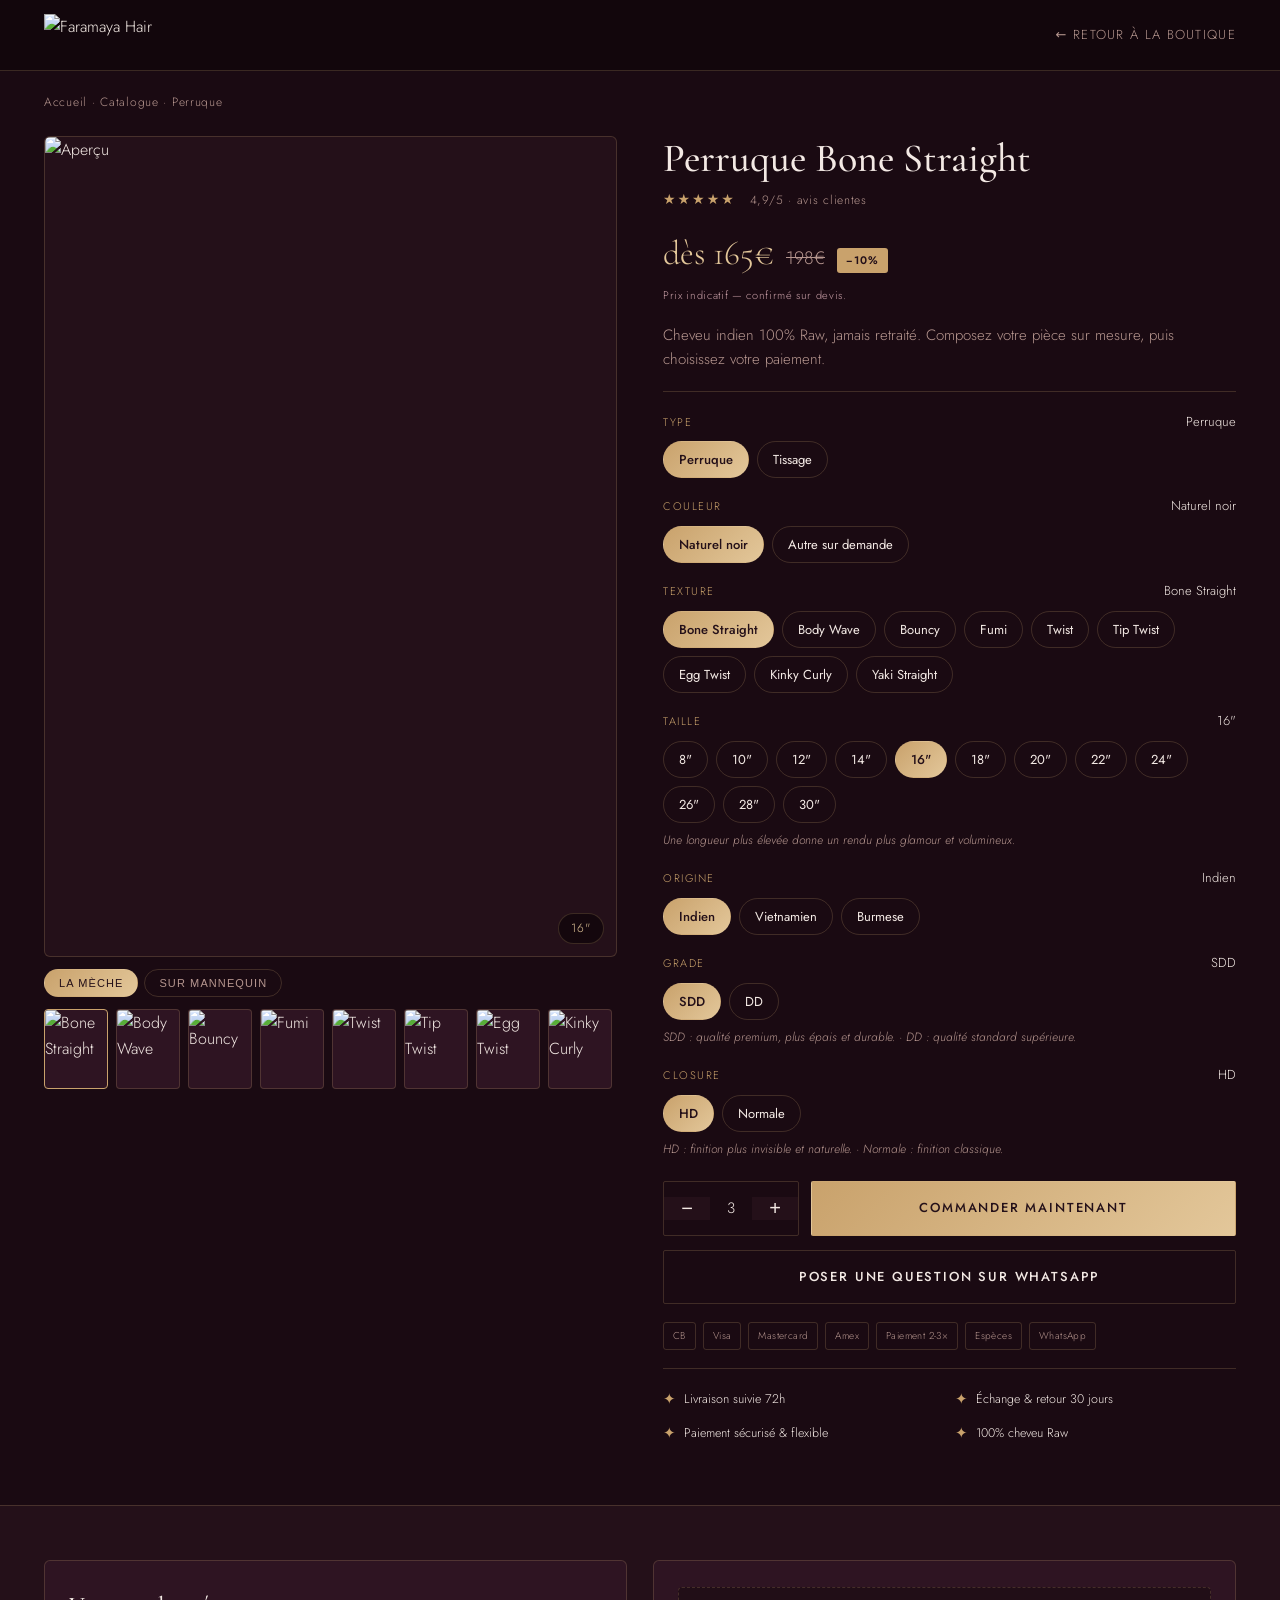
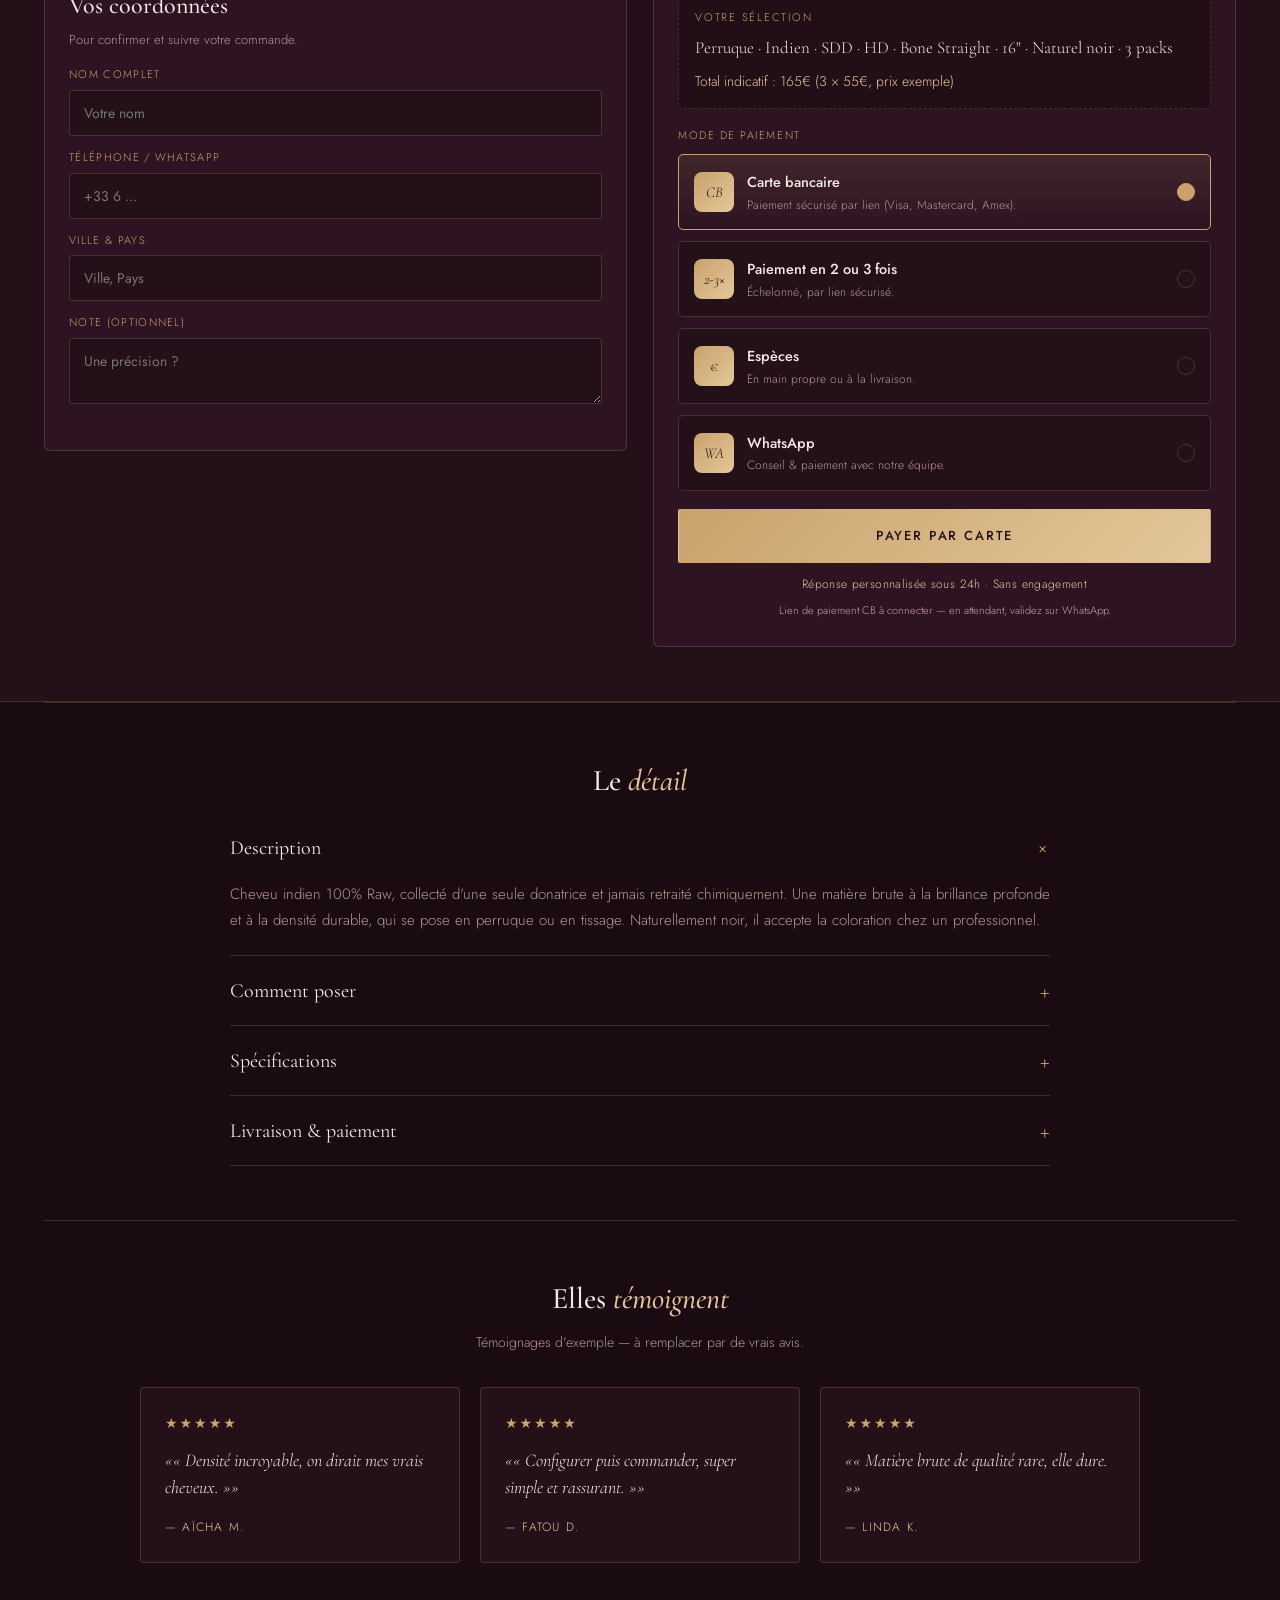
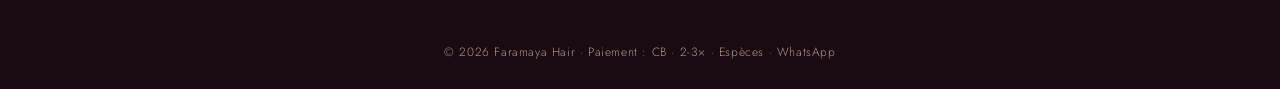
==== commande.html @ b61d273f "Add files via upload" ====
<!DOCTYPE html>
<html lang="fr">
<head>
<meta charset="UTF-8">
<meta name="viewport" content="width=device-width, initial-scale=1.0">
<title>Commander — FARAMAYA HAIR</title>
<link rel="icon" type="image/png" href="https://d2ol7oe51mr4n9.cloudfront.net/user_3EfYsdzwRq5oIOEXm3bSsTimKQL/9ad7c963-1390-434b-b6f0-b5ee5243370f.png">
<link rel="preconnect" href="https://fonts.googleapis.com">
<link rel="preconnect" href="https://fonts.gstatic.com" crossorigin>
<link href="https://fonts.googleapis.com/css2?family=Cormorant+Garamond:ital,wght@0,400;0,500;0,600;1,400;1,500&family=Jost:wght@300;400;500;600&display=swap" rel="stylesheet">
<style>
:root{--plum:#1a0a12;--plum-2:#241019;--plum-3:#2e1422;--gold:#c9a26c;--gold-2:#e3c79a;--rose:#caa0a8;--cream:#f3e9e4;--muted:#b6968f;--line:rgba(201,162,108,.22);--serif:'Cormorant Garamond',Georgia,serif;--sans:'Jost',system-ui,sans-serif}
*{box-sizing:border-box;margin:0;padding:0}
html{overflow-x:hidden}
body{background:var(--plum);color:var(--cream);font-family:var(--sans);font-weight:300;line-height:1.6;-webkit-font-smoothing:antialiased;overflow-x:hidden}
a{color:inherit;text-decoration:none}
img{max-width:100%;display:block}
.wrap{max-width:1240px;margin:0 auto;padding:0 24px}
.eyebrow{font-size:12px;letter-spacing:.3em;text-transform:uppercase;color:var(--gold);font-weight:400}
.btn{display:inline-flex;align-items:center;justify-content:center;gap:9px;font-size:13px;letter-spacing:.14em;text-transform:uppercase;font-weight:500;padding:16px 28px;border-radius:2px;cursor:pointer;transition:.3s;border:1px solid transparent}
.btn-gold{background:linear-gradient(135deg,var(--gold),var(--gold-2));color:#241019}
.btn-gold:hover{filter:brightness(1.08);transform:translateY(-2px)}
.btn-dark{background:var(--cream);color:#241019}
.btn-dark:hover{filter:brightness(.96)}
.btn-ghost{border-color:var(--line);color:var(--cream)}
.btn-ghost:hover{border-color:var(--gold);color:var(--gold-2)}
header{position:sticky;top:0;z-index:40;background:rgba(18,7,12,.92);backdrop-filter:blur(12px);border-bottom:1px solid var(--line)}
.nav{display:flex;align-items:center;justify-content:space-between;height:70px}
.nav .logo img{height:42px}
.nav .back{font-size:13px;letter-spacing:.1em;text-transform:uppercase;color:var(--muted)}
.nav .back:hover{color:var(--gold-2)}
.crumb{font-size:12px;letter-spacing:.06em;color:var(--muted);padding:22px 0 0}
.crumb a:hover{color:var(--gold-2)}
/* buy box */
.buy{display:grid;grid-template-columns:1fr 1fr;gap:46px;padding:24px 0 60px;align-items:start}
.gallery{position:sticky;top:90px}
.g-main{position:relative;border:1px solid var(--line);border-radius:6px;overflow:hidden;background:var(--plum-2);aspect-ratio:3/4.3}
.g-main img{position:absolute;top:0;left:0;width:100%;height:100%;object-fit:cover;object-position:top center;transition:opacity .25s ease,height .4s ease}
.g-size{position:absolute;right:12px;bottom:12px;background:rgba(18,7,12,.82);border:1px solid var(--line);color:var(--gold-2);font-size:12px;letter-spacing:.08em;padding:5px 12px;border-radius:30px}
.g-toggle{display:inline-flex;gap:6px;margin:12px 0 12px}
.gt-btn{font-size:11px;letter-spacing:.1em;text-transform:uppercase;padding:7px 14px;border:1px solid var(--line);background:none;color:var(--muted);cursor:pointer;border-radius:30px;transition:.2s}
.gt-btn.on{background:linear-gradient(135deg,var(--gold),var(--gold-2));color:#241019;border-color:transparent}
.thumbs{display:flex;gap:8px;overflow-x:auto;padding-bottom:4px;scrollbar-width:none}
.thumbs::-webkit-scrollbar{display:none}
.thumb{flex:0 0 64px;height:80px;border:1px solid var(--line);border-radius:4px;overflow:hidden;cursor:pointer;background:var(--plum-3);transition:.2s}
.thumb.on{border-color:var(--gold)}
.thumb img{width:100%;height:100%;object-fit:cover}
/* info */
.info h1{font-family:var(--serif);font-weight:500;font-size:clamp(28px,3.4vw,40px);line-height:1.1;margin-bottom:8px}
.stars{color:var(--gold);letter-spacing:2px;font-size:14px}
.stars small{color:var(--muted);letter-spacing:.06em;margin-left:8px;font-size:12px}
.price{display:flex;align-items:baseline;gap:12px;margin:16px 0 6px}
.price .now{font-family:var(--serif);font-size:34px;color:var(--gold-2)}
.price .old{color:var(--muted);text-decoration:line-through;font-size:18px}
.price .save{font-size:11px;letter-spacing:.1em;text-transform:uppercase;background:var(--gold);color:#241019;padding:4px 9px;border-radius:3px;font-weight:600}
.ex{font-size:11px;color:var(--rose);letter-spacing:.06em;margin-bottom:18px}
.lede{color:var(--muted);font-size:15px;border-bottom:1px solid var(--line);padding-bottom:20px;margin-bottom:20px}
.opt{margin-bottom:18px}
.opt .ol{display:flex;justify-content:space-between;align-items:baseline;margin-bottom:9px}
.opt .name{font-size:11px;letter-spacing:.14em;text-transform:uppercase;color:var(--gold)}
.opt .sel{font-size:13px;color:var(--cream)}
.chips{display:flex;flex-wrap:wrap;gap:8px}
.chip{font-size:13px;color:var(--cream);border:1px solid var(--line);border-radius:30px;padding:8px 15px;cursor:pointer;background:none;transition:.2s;font-family:var(--sans)}
.chip:hover{border-color:var(--gold)}
.chip.on{background:linear-gradient(135deg,var(--gold),var(--gold-2));color:#241019;border-color:transparent;font-weight:500}
.opt .help{font-size:12px;color:var(--muted);margin-top:8px;font-style:italic}
.qty-cta{display:flex;gap:12px;margin:22px 0 14px;align-items:stretch}
.stepper{display:flex;align-items:center;border:1px solid var(--line);border-radius:2px;overflow:hidden}
.stepper button{background:var(--plum-2);border:none;color:var(--cream);width:46px;font-size:20px;cursor:pointer}
.stepper span{min-width:42px;text-align:center;font-size:15px}
.qty-cta .btn{flex:1}
.cta2{display:grid;grid-template-columns:1fr;gap:10px;margin-bottom:18px}
.pay-badges{display:flex;flex-wrap:wrap;gap:7px;margin:6px 0 18px}
.pay-badges span{font-size:10px;letter-spacing:.04em;border:1px solid var(--line);border-radius:3px;padding:5px 9px;color:var(--muted)}
.trust{display:grid;grid-template-columns:1fr 1fr;gap:10px;border-top:1px solid var(--line);padding-top:18px}
.trust div{font-size:12.5px;color:var(--cream);display:flex;gap:8px;align-items:center}
.trust i{color:var(--gold);font-style:normal;font-family:var(--serif);font-size:15px}
/* sections below */
.section{border-top:1px solid var(--line);padding:54px 0}
.section h2{font-family:var(--serif);font-size:30px;font-weight:500;text-align:center;margin-bottom:8px}
.section h2 em{font-style:italic;color:var(--gold-2)}
.section .sub{text-align:center;color:var(--muted);font-size:14px;margin-bottom:34px}
.acc{max-width:820px;margin:0 auto}
.acc-item{border-bottom:1px solid var(--line)}
.acc-q{width:100%;background:none;border:none;color:var(--cream);font-family:var(--serif);font-size:20px;text-align:left;padding:20px 0;cursor:pointer;display:flex;justify-content:space-between;align-items:center;gap:14px}
.acc-q span{color:var(--gold);font-size:24px;transition:.3s}
.acc-item.open .acc-q span{transform:rotate(45deg)}
.acc-a{max-height:0;overflow:hidden;transition:max-height .4s ease}
.acc-item.open .acc-a{max-height:520px}
.acc-a div{color:var(--muted);font-size:15px;line-height:1.7;padding:0 0 22px}
table.spec{width:100%;border-collapse:collapse;font-size:14px}
table.spec td,table.spec th{border:1px solid var(--line);padding:11px 14px;text-align:left}
table.spec th{color:var(--gold);font-weight:500;letter-spacing:.06em;font-size:12px;text-transform:uppercase}
.reviews{display:grid;grid-template-columns:repeat(3,1fr);gap:20px;max-width:1000px;margin:0 auto}
.rev{background:var(--plum-2);border:1px solid var(--line);border-radius:4px;padding:24px}
.rev q{display:block;font-family:var(--serif);font-style:italic;font-size:18px;color:var(--cream);margin:12px 0 12px;line-height:1.5}
.rev .by{font-size:12px;letter-spacing:.1em;text-transform:uppercase;color:var(--gold-2)}
/* payment block */
.payblock{background:var(--plum-2);border-top:1px solid var(--line);border-bottom:1px solid var(--line)}
.pb-grid{display:grid;grid-template-columns:1fr 1fr;gap:26px;padding:54px 0;align-items:start}
.card{background:var(--plum-3);border:1px solid var(--line);border-radius:6px;padding:26px 24px}
.card h3{font-family:var(--serif);font-size:24px;font-weight:500;margin-bottom:4px}
.card .hint{font-size:13px;color:var(--muted);margin-bottom:16px}
.summary{padding:15px 16px;border:1px dashed var(--line);border-radius:4px;background:rgba(18,7,12,.45);margin-bottom:18px}
.summary .lbl{font-size:11px;letter-spacing:.16em;text-transform:uppercase;color:var(--gold)}
.summary .txt{font-family:var(--serif);font-size:17px;color:var(--cream);margin-top:6px;line-height:1.5}
.summary .tot{margin-top:10px;font-size:14px;color:var(--gold-2)}
.field{margin-bottom:13px}
.field label{display:block;font-size:11px;letter-spacing:.12em;text-transform:uppercase;color:var(--gold);margin-bottom:6px}
.field input,.field textarea{width:100%;background:var(--plum-2);border:1px solid var(--line);border-radius:3px;padding:12px 14px;color:var(--cream);font-family:var(--sans);font-size:14px}
.pays{display:flex;flex-direction:column;gap:11px}
.pay{display:flex;gap:13px;align-items:center;border:1px solid var(--line);border-radius:5px;padding:14px 15px;cursor:pointer;transition:.2s;background:var(--plum-2)}
.pay:hover{border-color:var(--gold)}
.pay.on{border-color:var(--gold);background:linear-gradient(180deg,rgba(201,162,108,.12),rgba(46,20,34,.5))}
.pay .ic{width:40px;height:40px;border-radius:8px;flex-shrink:0;display:flex;align-items:center;justify-content:center;font-family:var(--serif);font-style:italic;font-size:15px;color:#241019;background:linear-gradient(135deg,var(--gold),var(--gold-2))}
.pay b{font-size:14.5px;font-weight:500;color:var(--cream)}
.pay p{font-size:12px;color:var(--muted);margin-top:1px}
.pay .tick{margin-left:auto;width:18px;height:18px;border-radius:50%;border:1px solid var(--line);flex-shrink:0}
.pay.on .tick{background:var(--gold);border-color:var(--gold)}
.reassure{font-size:12px;color:var(--gold-2);text-align:center;margin-top:12px;letter-spacing:.03em}
.note{font-size:11px;color:var(--rose);margin-top:8px;text-align:center}
footer{padding:26px 0;text-align:center;font-size:12px;color:var(--muted);letter-spacing:.05em}
@media(max-width:900px){.buy{grid-template-columns:1fr;gap:30px}.gallery{position:static}.reviews{grid-template-columns:1fr}.pb-grid{grid-template-columns:1fr}}
</style>
</head>
<body>
<header>
  <div class="wrap nav">
    <a href="index.html" class="logo"><img src="https://d2ol7oe51mr4n9.cloudfront.net/user_3EfYsdzwRq5oIOEXm3bSsTimKQL/03a51b67-aaa6-424c-8653-7306e2a0af9c.png" alt="Faramaya Hair"></a>
    <a href="index.html" class="back">← Retour à la boutique</a>
  </div>
</header>

<div class="wrap">
  <div class="crumb"><a href="index.html">Accueil</a> · <a href="index.html#collection">Catalogue</a> · <span id="crumbType">Perruque</span></div>

  <!-- BUY BOX -->
  <div class="buy">
    <div class="gallery">
      <div class="g-main" id="gMain"><img id="gImg" src="https://d2ol7oe51mr4n9.cloudfront.net/user_3EfYsdzwRq5oIOEXm3bSsTimKQL/5f98e681-a6a0-492f-8569-b28bc5b2f902.png" alt="Aperçu"><span class="g-size" id="gSize">16"</span></div>
      <div class="g-toggle"><button type="button" class="gt-btn on" data-mode="texture">La mèche</button><button type="button" class="gt-btn" data-mode="mannequin">Sur mannequin</button></div>
      <div class="thumbs" id="thumbs"></div>
    </div>

    <div class="info">
      <h1 id="title">Perruque Bone Straight</h1>
      <div class="stars">★★★★★ <small>4,9/5 · avis clientes</small></div>
      <div class="price"><span class="now" id="priceNow">—</span><span class="old" id="priceOld">—</span><span class="save">−10%</span></div>
      <div class="ex">Prix indicatif — confirmé sur devis.</div>
      <p class="lede">Cheveu indien 100% Raw, jamais retraité. Composez votre pièce sur mesure, puis choisissez votre paiement.</p>

      <div id="opts"></div>

      <div class="qty-cta">
        <div class="stepper"><button type="button" id="qMinus">−</button><span id="qVal">3</span><button type="button" id="qPlus">+</button></div>
        <a class="btn btn-gold" href="#paiement" id="addBtn">Commander maintenant</a>
      </div>
      <div class="cta2"><a class="btn btn-ghost" href="https://wa.me/33600000000" target="_blank" rel="noopener" id="waQuick">Poser une question sur WhatsApp</a></div>

      <div class="pay-badges"><span>CB</span><span>Visa</span><span>Mastercard</span><span>Amex</span><span>Paiement 2-3×</span><span>Espèces</span><span>WhatsApp</span></div>

      <div class="trust">
        <div><i>✦</i> Livraison suivie 72h</div>
        <div><i>✦</i> Échange &amp; retour 30 jours</div>
        <div><i>✦</i> Paiement sécurisé &amp; flexible</div>
        <div><i>✦</i> 100% cheveu Raw</div>
      </div>
    </div>
  </div>
</div>

<!-- PAYMENT BLOCK -->
<div class="payblock" id="paiement">
  <div class="wrap">
    <div class="pb-grid">
      <div class="card">
        <h3>Vos coordonnées</h3>
        <p class="hint">Pour confirmer et suivre votre commande.</p>
        <div class="field"><label>Nom complet</label><input id="cName" type="text" placeholder="Votre nom"></div>
        <div class="field"><label>Téléphone / WhatsApp</label><input id="cPhone" type="tel" placeholder="+33 6 ..."></div>
        <div class="field"><label>Ville &amp; pays</label><input id="cCity" type="text" placeholder="Ville, Pays"></div>
        <div class="field"><label>Note (optionnel)</label><textarea id="cNote" rows="2" placeholder="Une précision ?"></textarea></div>
      </div>
      <div class="card">
        <div class="summary"><span class="lbl">Votre sélection</span><p class="txt" id="summaryText"></p><div class="tot" id="totalLine"></div></div>
        <div class="hint" style="margin-bottom:10px;color:var(--gold);letter-spacing:.14em;text-transform:uppercase;font-size:11px">Mode de paiement</div>
        <div class="pays" id="pays">
          <div class="pay on" data-pay="cb"><div class="ic">CB</div><div><b>Carte bancaire</b><p>Paiement sécurisé par lien (Visa, Mastercard, Amex).</p></div><div class="tick"></div></div>
          <div class="pay" data-pay="3x"><div class="ic">2-3×</div><div><b>Paiement en 2 ou 3 fois</b><p>Échelonné, par lien sécurisé.</p></div><div class="tick"></div></div>
          <div class="pay" data-pay="cash"><div class="ic">€</div><div><b>Espèces</b><p>En main propre ou à la livraison.</p></div><div class="tick"></div></div>
          <div class="pay" data-pay="wa"><div class="ic">WA</div><div><b>WhatsApp</b><p>Conseil &amp; paiement avec notre équipe.</p></div><div class="tick"></div></div>
        </div>
        <a id="confirmBtn" class="btn btn-gold" style="width:100%;margin-top:18px" href="#">Confirmer ma commande</a>
        <p class="reassure">Réponse personnalisée sous 24h · Sans engagement</p>
        <p class="note" id="payNote"></p>
      </div>
    </div>
  </div>
</div>

<!-- DESCRIPTION / SPECS / REVIEWS / FAQ -->
<div class="wrap">
  <section class="section">
    <h2>Le <em>détail</em></h2>
    <div class="acc">
      <div class="acc-item open"><button class="acc-q">Description<span>+</span></button><div class="acc-a"><div>Cheveu indien 100% Raw, collecté d'une seule donatrice et jamais retraité chimiquement. Une matière brute à la brillance profonde et à la densité durable, qui se pose en perruque ou en tissage. Naturellement noir, il accepte la coloration chez un professionnel.</div></div></div>
      <div class="acc-item"><button class="acc-q">Comment poser<span>+</span></button><div class="acc-a"><div>Perruque : pose à la colle ou à la bande, closure HD ou normale selon votre choix. Tissage : couture sur tresses. Notre équipe vous guide pas à pas sur WhatsApp et vous conseille le nombre de packs idéal.</div></div></div>
      <div class="acc-item"><button class="acc-q">Spécifications<span>+</span></button><div class="acc-a"><div>
        <table class="spec"><tr><th>Longueur</th><th>Rendu</th><th>Packs conseillés</th></tr>
        <tr><td>8" – 14"</td><td>Court, naturel</td><td>2 packs</td></tr>
        <tr><td>16" – 22"</td><td>Mi-long, polyvalent</td><td>3 packs</td></tr>
        <tr><td>24" – 30"</td><td>Long, glamour, volume</td><td>4 à 5 packs</td></tr></table>
        <p style="margin-top:12px">Origines : Indien · Vietnamien · Burmese — Grades : SDD / DD — Teinte : Naturel noir (autre sur demande).</p>
      </div></div></div>
      <div class="acc-item"><button class="acc-q">Livraison &amp; paiement<span>+</span></button><div class="acc-a"><div>Livraison suivie en 72h (France &amp; Europe). Paiement : carte bancaire, 2 ou 3 fois, espèces, ou finalisation sur WhatsApp. Échange &amp; retour sous 30 jours.</div></div></div>
    </div>
  </section>

  <section class="section">
    <h2>Elles <em>témoignent</em></h2>
    <p class="sub">Témoignages d'exemple — à remplacer par de vrais avis.</p>
    <div class="reviews">
      <div class="rev"><div class="stars">★★★★★</div><q>« Densité incroyable, on dirait mes vrais cheveux. »</q><span class="by">— Aïcha M.</span></div>
      <div class="rev"><div class="stars">★★★★★</div><q>« Configurer puis commander, super simple et rassurant. »</q><span class="by">— Fatou D.</span></div>
      <div class="rev"><div class="stars">★★★★★</div><q>« Matière brute de qualité rare, elle dure. »</q><span class="by">— Linda K.</span></div>
    </div>
  </section>
</div>

<footer>© 2026 Faramaya Hair · Paiement : CB · 2-3× · Espèces · WhatsApp</footer>

<script>
(function(){
  var whatsappNumber = "33600000000";   // <-- numéro WhatsApp à remplacer
  var paymentLinkCB = "#";               // <-- lien paiement CB à connecter
  var paymentLink3x = "#";               // <-- lien paiement 2-3x à connecter
  var unitPrice = 55;                    // <-- prix exemple / pack (à remplacer)

  var textures=[
    {v:'Bone Straight',k:'boneStraight'},{v:'Body Wave',k:'bodyWave'},{v:'Bouncy',k:'bouncy'},{v:'Fumi',k:'fumi'},
    {v:'Twist',k:'twist'},{v:'Tip Twist',k:'tipTwist'},{v:'Egg Twist',k:'eggTwist'},{v:'Kinky Curly',k:'kinkyCurly'},{v:'Yaki Straight',k:'yakiStraight'}
  ];
  var fields=[
    {key:'type',label:'Type',options:[{v:'Perruque'},{v:'Tissage'}]},
    {key:'couleur',label:'Couleur',options:[{v:'Naturel noir'},{v:'Autre sur demande'}]},
    {key:'texture',label:'Texture',options:textures},
    {key:'taille',label:'Taille',options:[{v:'8"'},{v:'10"'},{v:'12"'},{v:'14"'},{v:'16"'},{v:'18"'},{v:'20"'},{v:'22"'},{v:'24"'},{v:'26"'},{v:'28"'},{v:'30"'}],help:'Une longueur plus élevée donne un rendu plus glamour et volumineux.'},
    {key:'origine',label:'Origine',options:[{v:'Indien'},{v:'Vietnamien'},{v:'Burmese'}]},
    {key:'grade',label:'Grade',options:[{v:'SDD'},{v:'DD'}],help:'SDD : qualité premium, plus épais et durable. · DD : qualité standard supérieure.'},
    {key:'closure',label:'Closure',options:[{v:'HD'},{v:'Normale'}],help:'HD : finition plus invisible et naturelle. · Normale : finition classique.'}
  ];
  var state={type:'Perruque',couleur:'Naturel noir',texture:'Bone Straight',taille:'16"',origine:'Indien',grade:'SDD',closure:'HD',quantite:3};
  // prefill via URL
  var p=new URLSearchParams(location.search);
  fields.forEach(function(f){var v=p.get(f.key); if(v&&f.options.some(function(o){return o.v===v;})) state[f.key]=v;});
  if(p.get('quantite')){var q=parseInt(p.get('quantite')); if(q>=1&&q<=5) state.quantite=q;}

  var textureImages={boneStraight:'https://d2ol7oe51mr4n9.cloudfront.net/user_3EfYsdzwRq5oIOEXm3bSsTimKQL/5f98e681-a6a0-492f-8569-b28bc5b2f902.png',bodyWave:'https://d2ol7oe51mr4n9.cloudfront.net/user_3EfYsdzwRq5oIOEXm3bSsTimKQL/3b11a52b-f011-47e5-8d36-3e0fe9daa67d.png',bouncy:'https://d2ol7oe51mr4n9.cloudfront.net/user_3EfYsdzwRq5oIOEXm3bSsTimKQL/8831be69-9deb-4e7e-b2fd-d20bd6a8e20d.png',fumi:'https://d2ol7oe51mr4n9.cloudfront.net/user_3EfYsdzwRq5oIOEXm3bSsTimKQL/ca468d65-f75e-4c32-9f0f-209fe0f03011.png',twist:'https://d2ol7oe51mr4n9.cloudfront.net/user_3EfYsdzwRq5oIOEXm3bSsTimKQL/69caae47-effa-4ae0-b3f2-6a327769841f.png',tipTwist:'https://d2ol7oe51mr4n9.cloudfront.net/user_3EfYsdzwRq5oIOEXm3bSsTimKQL/332269fb-0fda-4583-952e-83c82ace043f.png',eggTwist:'https://d2ol7oe51mr4n9.cloudfront.net/user_3EfYsdzwRq5oIOEXm3bSsTimKQL/406f9262-ee73-4bd5-a19d-7f15338d36ed.png',kinkyCurly:'https://d2ol7oe51mr4n9.cloudfront.net/user_3EfYsdzwRq5oIOEXm3bSsTimKQL/24b814d4-810a-48a6-b33a-d7af916c6fe7.png',yakiStraight:'https://d2ol7oe51mr4n9.cloudfront.net/user_3EfYsdzwRq5oIOEXm3bSsTimKQL/86f412f7-202f-4ca1-a5da-3a36089c8206.png'};
  var V="https://d8j0ntlcm91z4.cloudfront.net/user_3EfYsdzwRq5oIOEXm3bSsTimKQL/";
  var mannequinTiers={
    straight:{court:V+'hf_20260628_150107_29fe6533-f7b3-44c6-bf57-a384960c18f4.png',moyen:V+'hf_20260628_150109_e522793e-acc7-449c-8e36-1c7813488f18.png',long:V+'hf_20260628_150112_6fc433a1-465c-425f-a912-689b824ab25d.png'},
    bodywave:{court:V+'hf_20260628_150114_f8afd66e-95e7-4648-a36d-3e1b740332dd.png',moyen:V+'hf_20260628_150132_3f4926b5-d48f-4d96-86be-975d57ad1a7a.png',long:V+'hf_20260628_150134_543a6c4e-f8d3-4386-aa27-f9510118c607.png'},
    curly:{court:V+'hf_20260628_150137_545a83b4-d3c2-4d92-abd6-63ed75f17cd5.png',moyen:V+'hf_20260628_150139_da6af6bb-04b3-4650-8e93-9c5a85e5c451.png',long:V+'hf_20260628_150251_74108587-96fa-4866-8c61-27bf90e5b47d.png'},
    deepwave:{court:V+'hf_20260628_150254_e41d91b4-f093-46e3-8453-b55e6aca4a74.png',moyen:V+'hf_20260628_150256_c1f90c27-e506-4bb1-9a64-d2e256f2f12c.png',long:V+'hf_20260628_150258_25105ca8-f3f2-4e11-8fd0-1582894a6e4d.png'},
    yaki:{court:V+'hf_20260628_150411_6b501065-0975-43e1-b4ee-64661fa28eb3.png',moyen:V+'hf_20260628_150413_a42fab63-4fea-4722-a726-b96757e32012.png',long:V+'hf_20260628_150415_56c200a1-b10b-4ba1-900c-0d91946944bc.png'}
  };
  var textureLook={boneStraight:'straight',bodyWave:'bodywave',bouncy:'curly',fumi:'deepwave',twist:'curly',tipTwist:'curly',eggTwist:'deepwave',kinkyCurly:'curly',yakiStraight:'yaki'};
  var gMode='texture', pay='cb';

  // render option selectors
  var optsBox=document.getElementById('opts');
  fields.forEach(function(f){
    var wrap=document.createElement('div'); wrap.className='opt';
    var ol=document.createElement('div'); ol.className='ol';
    ol.innerHTML='<span class="name">'+f.label+'</span><span class="sel" id="sel-'+f.key+'">'+state[f.key]+'</span>';
    wrap.appendChild(ol);
    var ch=document.createElement('div'); ch.className='chips';
    f.options.forEach(function(o){
      var b=document.createElement('button'); b.type='button'; b.className='chip'+(state[f.key]===o.v?' on':''); b.textContent=o.v;
      b.addEventListener('click',function(){state[f.key]=o.v;ch.querySelectorAll('.chip').forEach(function(x){x.classList.remove('on');});b.classList.add('on');update();});
      ch.appendChild(b);
    });
    wrap.appendChild(ch);
    if(f.help){var h=document.createElement('p');h.className='help';h.textContent=f.help;wrap.appendChild(h);}
    optsBox.appendChild(wrap);
  });

  // gallery thumbs (textures)
  var thumbs=document.getElementById('thumbs');
  textures.forEach(function(t){
    var d=document.createElement('div'); d.className='thumb'+(state.texture===t.v?' on':''); d.dataset.k=t.k; d.dataset.v=t.v;
    d.innerHTML='<img src="'+textureImages[t.k]+'" alt="'+t.v+'">';
    d.addEventListener('click',function(){state.texture=t.v;syncTexture();update();});
    thumbs.appendChild(d);
  });
  function syncTexture(){
    var names=textures.map(function(t){return t.v;});
    document.querySelectorAll('#opts .chip').forEach(function(c){ if(names.indexOf(c.textContent)>-1){ c.classList.toggle('on', c.textContent===state.texture); } });
    document.querySelectorAll('.thumb').forEach(function(t){t.classList.toggle('on',t.dataset.v===state.texture);});
  }

  document.querySelectorAll('.gt-btn').forEach(function(b){b.addEventListener('click',function(){gMode=b.dataset.mode;document.querySelectorAll('.gt-btn').forEach(function(x){x.classList.remove('on');});b.classList.add('on');update();});});
  document.getElementById('qMinus').addEventListener('click',function(){if(state.quantite>1){state.quantite--;update();}});
  document.getElementById('qPlus').addEventListener('click',function(){if(state.quantite<5){state.quantite++;update();}});
  document.querySelectorAll('.pay').forEach(function(el){el.addEventListener('click',function(){document.querySelectorAll('.pay').forEach(function(x){x.classList.remove('on');});el.classList.add('on');pay=el.dataset.pay;update();});});

  function textureKey(){var o=textures.find(function(t){return t.v===state.texture;});return o?o.k:'boneStraight';}
  function sizeIndex(){var vals=fields.find(function(f){return f.key==='taille';}).options.map(function(o){return o.v;});var i=vals.indexOf(state.taille);return i<0?4:i;}
  function lengthPct(){return 48+(sizeIndex()/11)*52;}
  function tierFor(){var i=sizeIndex();return i<=3?'court':(i<=7?'moyen':'long');}
  function payLabel(){return {cb:'Carte bancaire','3x':'Paiement en 2 ou 3 fois',cash:'Espèces',wa:'WhatsApp'}[pay];}
  function summaryStr(){return [state.type,state.origine,state.grade,state.closure,state.texture,state.taille,state.couleur,state.quantite+' pack'+(state.quantite>1?'s':'')].join(' · ');}
  function waMessage(){
    var n=(document.getElementById('cName').value||'').trim(),ph=(document.getElementById('cPhone').value||'').trim(),ci=(document.getElementById('cCity').value||'').trim(),no=(document.getElementById('cNote').value||'').trim();
    var m='Bonjour Faramaya Hair,\n\nJe souhaite commander :\n\nType : '+state.type+'\nOrigine : '+state.origine+'\nGrade : '+state.grade+'\nClosure : '+state.closure+'\nTexture : '+state.texture+'\nTaille : '+state.taille+'\nCouleur : '+state.couleur+'\nQuantité : '+state.quantite+' pack(s)\n\nPaiement souhaité : '+payLabel();
    if(n)m+='\n\nNom : '+n; if(ph)m+='\nTéléphone : '+ph; if(ci)m+='\nVille : '+ci; if(no)m+='\nNote : '+no;
    m+='\n\nMerci.'; return m;
  }
  function update(){
    // gallery image + length
    var img=document.getElementById('gImg'); var src, hpct;
    if(gMode==='mannequin'){ src=mannequinTiers[textureLook[textureKey()]][tierFor()]; hpct=100; }
    else { src=textureImages[textureKey()]; hpct=lengthPct(); }
    if(img&&img.getAttribute('src')!==src){img.style.opacity='0';setTimeout(function(){img.src=src;img.style.opacity='1';},150);}
    if(img) img.style.height=hpct+'%';
    document.getElementById('gSize').textContent=state.taille;
    document.querySelectorAll('.thumb').forEach(function(t){t.classList.toggle('on',t.dataset.v===state.texture);});
    // selected labels
    fields.forEach(function(f){var el=document.getElementById('sel-'+f.key); if(el) el.textContent=state[f.key];});
    // title + price
    document.getElementById('title').textContent=state.type+' '+state.texture;
    document.getElementById('crumbType').textContent=state.type;
    document.getElementById('qVal').textContent=state.quantite;
    var total=unitPrice*state.quantite;
    document.getElementById('priceNow').textContent='dès '+total+'€';
    document.getElementById('priceOld').textContent=Math.round(total*1.2)+'€';
    // summary + total
    document.getElementById('summaryText').textContent=summaryStr();
    document.getElementById('totalLine').textContent='Total indicatif : '+total+'€ ('+state.quantite+' × '+unitPrice+'€, prix exemple)';
    // confirm action
    var btn=document.getElementById('confirmBtn'),note=document.getElementById('payNote');
    var wa='https://wa.me/'+whatsappNumber+'?text='+encodeURIComponent(waMessage());
    document.getElementById('waQuick').href='https://wa.me/'+whatsappNumber+'?text='+encodeURIComponent('Bonjour Faramaya Hair, j\'ai une question sur '+state.type+' '+state.texture+'.');
    if(pay==='wa'){btn.textContent='Confirmer sur WhatsApp';btn.href=wa;btn.target='_blank';note.textContent='';}
    else if(pay==='cash'){btn.textContent='Confirmer (espèces)';btn.href=wa;btn.target='_blank';note.textContent='Nous convenons du retrait ou de la livraison avec vous.';}
    else if(pay==='cb'){btn.textContent='Payer par carte';btn.href=(paymentLinkCB==='#'?wa:paymentLinkCB);btn.target='_blank';note.textContent=(paymentLinkCB==='#'?'Lien de paiement CB à connecter — en attendant, validez sur WhatsApp.':'');}
    else{btn.textContent='Payer en 2-3 fois';btn.href=(paymentLink3x==='#'?wa:paymentLink3x);btn.target='_blank';note.textContent=(paymentLink3x==='#'?'Lien de paiement échelonné à connecter — en attendant, validez sur WhatsApp.':'');}
  }
  // accordion
  document.querySelectorAll('.acc-q').forEach(function(b){b.addEventListener('click',function(){var it=b.parentElement;document.querySelectorAll('.acc-item').forEach(function(x){if(x!==it)x.classList.remove('open');});it.classList.toggle('open');});});
  update();
})();
</script>
</body>
</html>
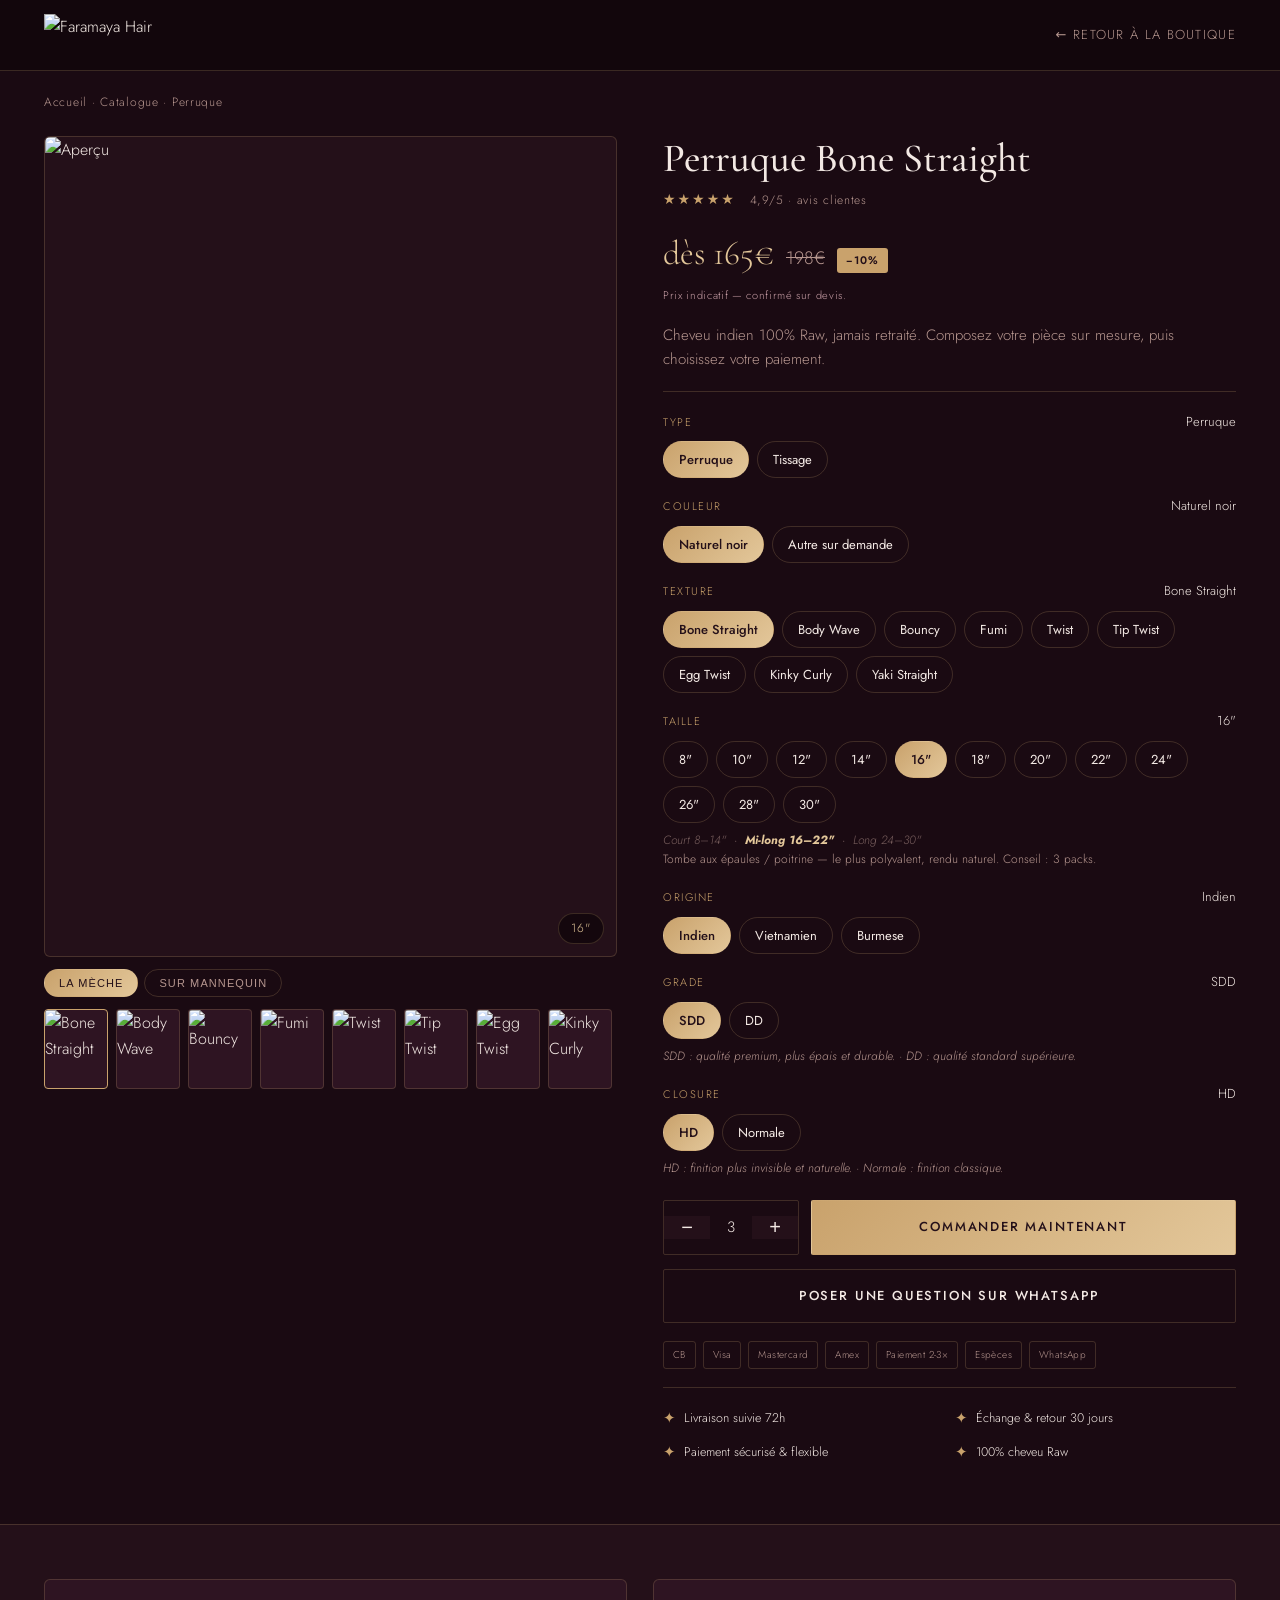
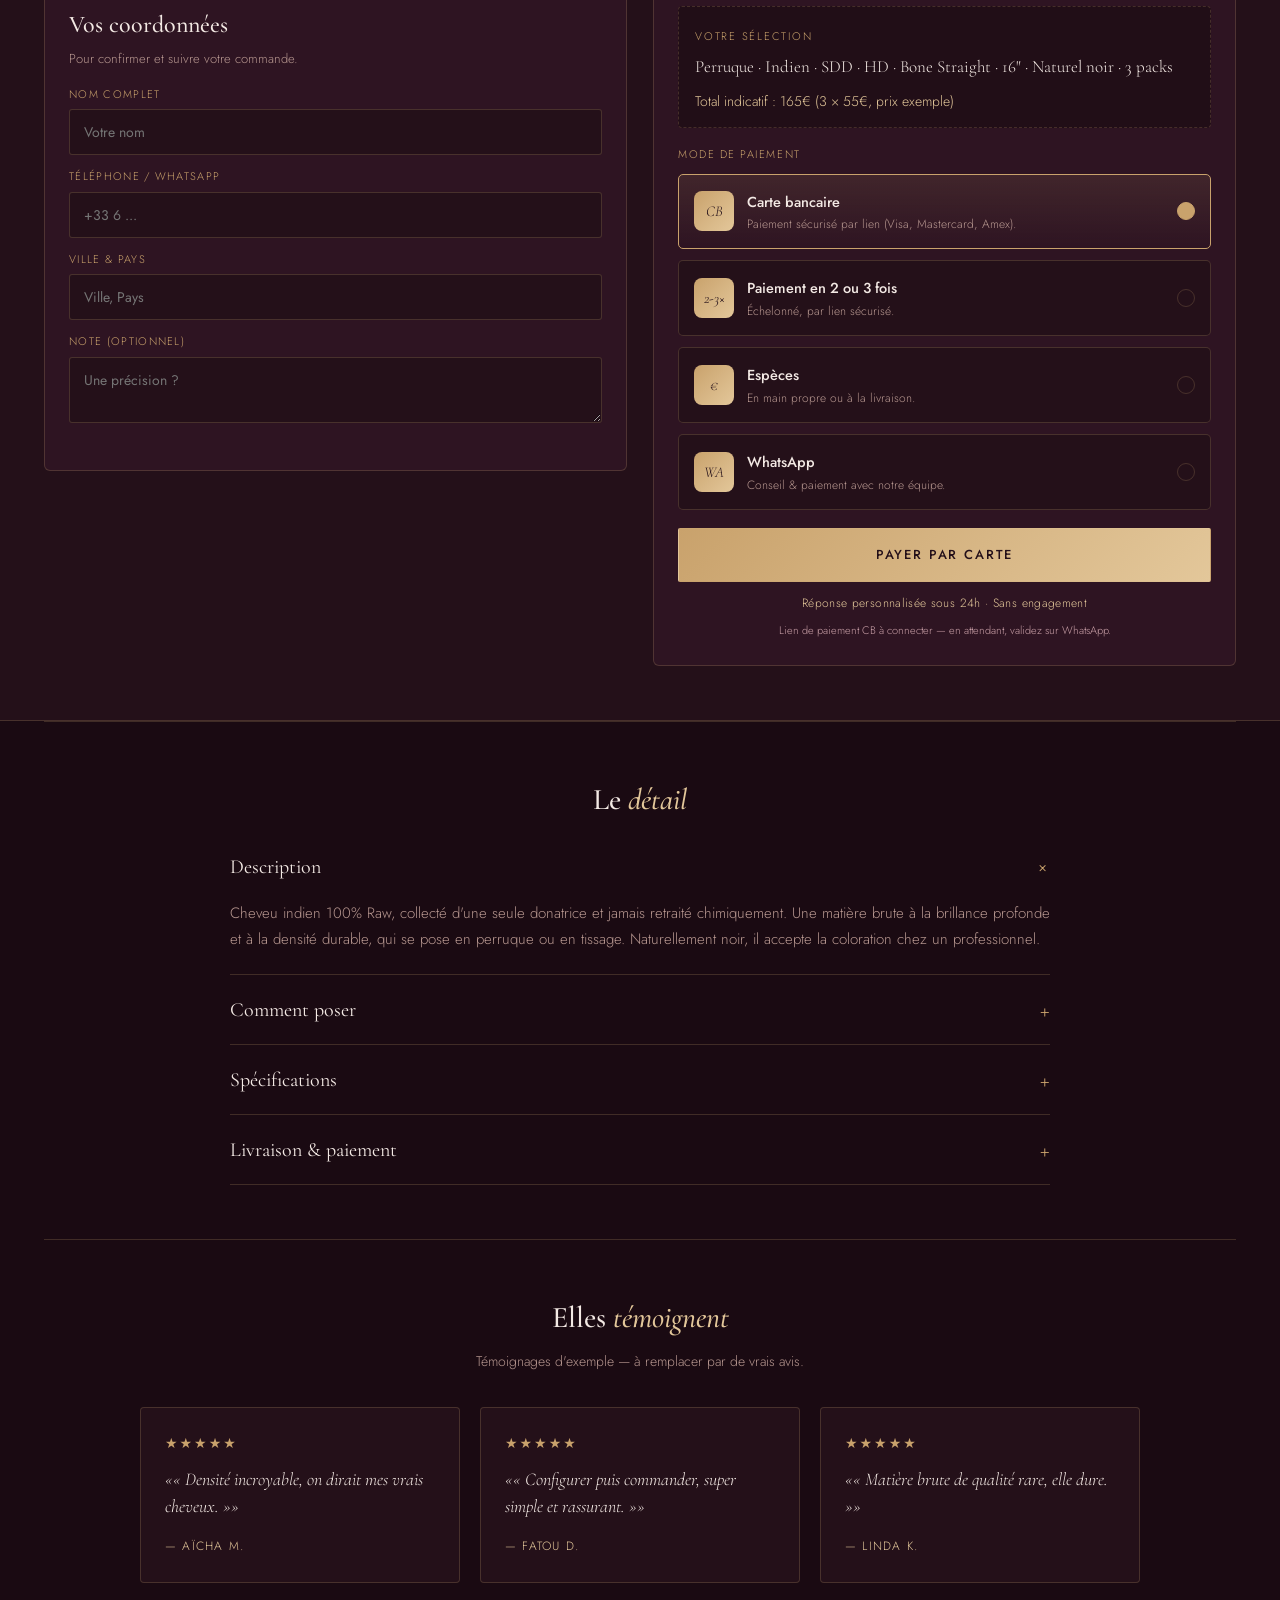
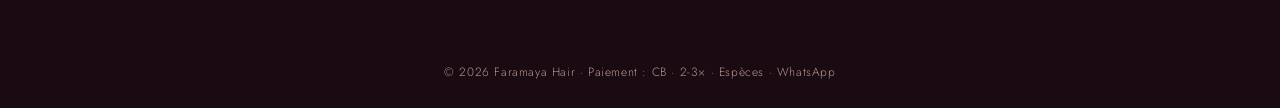
==== commit f2a9f697: "Add files via upload" ====
--- a/commande.html
+++ b/commande.html
@@ -281,7 +281,7 @@
       ch.appendChild(b);
     });
     wrap.appendChild(ch);
-    if(f.help){var h=document.createElement('p');h.className='help';h.textContent=f.help;wrap.appendChild(h);}
+    if(f.help){var h=document.createElement('p');h.className='help';if(f.key==='taille'){h.id='tailleHelp';}h.innerHTML=f.help;wrap.appendChild(h);}
     optsBox.appendChild(wrap);
   });
 
@@ -308,6 +308,13 @@
   function sizeIndex(){var vals=fields.find(function(f){return f.key==='taille';}).options.map(function(o){return o.v;});var i=vals.indexOf(state.taille);return i<0?4:i;}
   function lengthPct(){return 48+(sizeIndex()/11)*52;}
   function tierFor(){var i=sizeIndex();return i<=3?'court':(i<=7?'moyen':'long');}
+  function lengthGuide(){
+    var t=tierFor();
+    var cats=[['court','Court 8–14"'],['moyen','Mi-long 16–22"'],['long','Long 24–30"']];
+    var line=cats.map(function(c){return t===c[0]?'<b style="color:var(--gold-2)">'+c[1]+'</b>':'<span style="opacity:.6">'+c[1]+'</span>';}).join(' &nbsp;·&nbsp; ');
+    var desc={court:'Carré court qui encadre le visage — chic et moderne, idéal pour débuter.',moyen:'Tombe aux épaules / poitrine — le plus polyvalent, rendu naturel. Conseil : 3 packs.',long:'Bien en dessous de la poitrine — effet glamour et volumineux. Conseil : 4 à 5 packs.'}[t];
+    return line+'<br><span style="font-style:normal">'+desc+'</span>';
+  }
   function payLabel(){return {cb:'Carte bancaire','3x':'Paiement en 2 ou 3 fois',cash:'Espèces',wa:'WhatsApp'}[pay];}
   function summaryStr(){return [state.type,state.origine,state.grade,state.closure,state.texture,state.taille,state.couleur,state.quantite+' pack'+(state.quantite>1?'s':'')].join(' · ');}
   function waMessage(){
@@ -324,6 +331,7 @@
     if(img&&img.getAttribute('src')!==src){img.style.opacity='0';setTimeout(function(){img.src=src;img.style.opacity='1';},150);}
     if(img) img.style.height=hpct+'%';
     document.getElementById('gSize').textContent=state.taille;
+    var th=document.getElementById('tailleHelp'); if(th) th.innerHTML=lengthGuide();
     document.querySelectorAll('.thumb').forEach(function(t){t.classList.toggle('on',t.dataset.v===state.texture);});
     // selected labels
     fields.forEach(function(f){var el=document.getElementById('sel-'+f.key); if(el) el.textContent=state[f.key];});
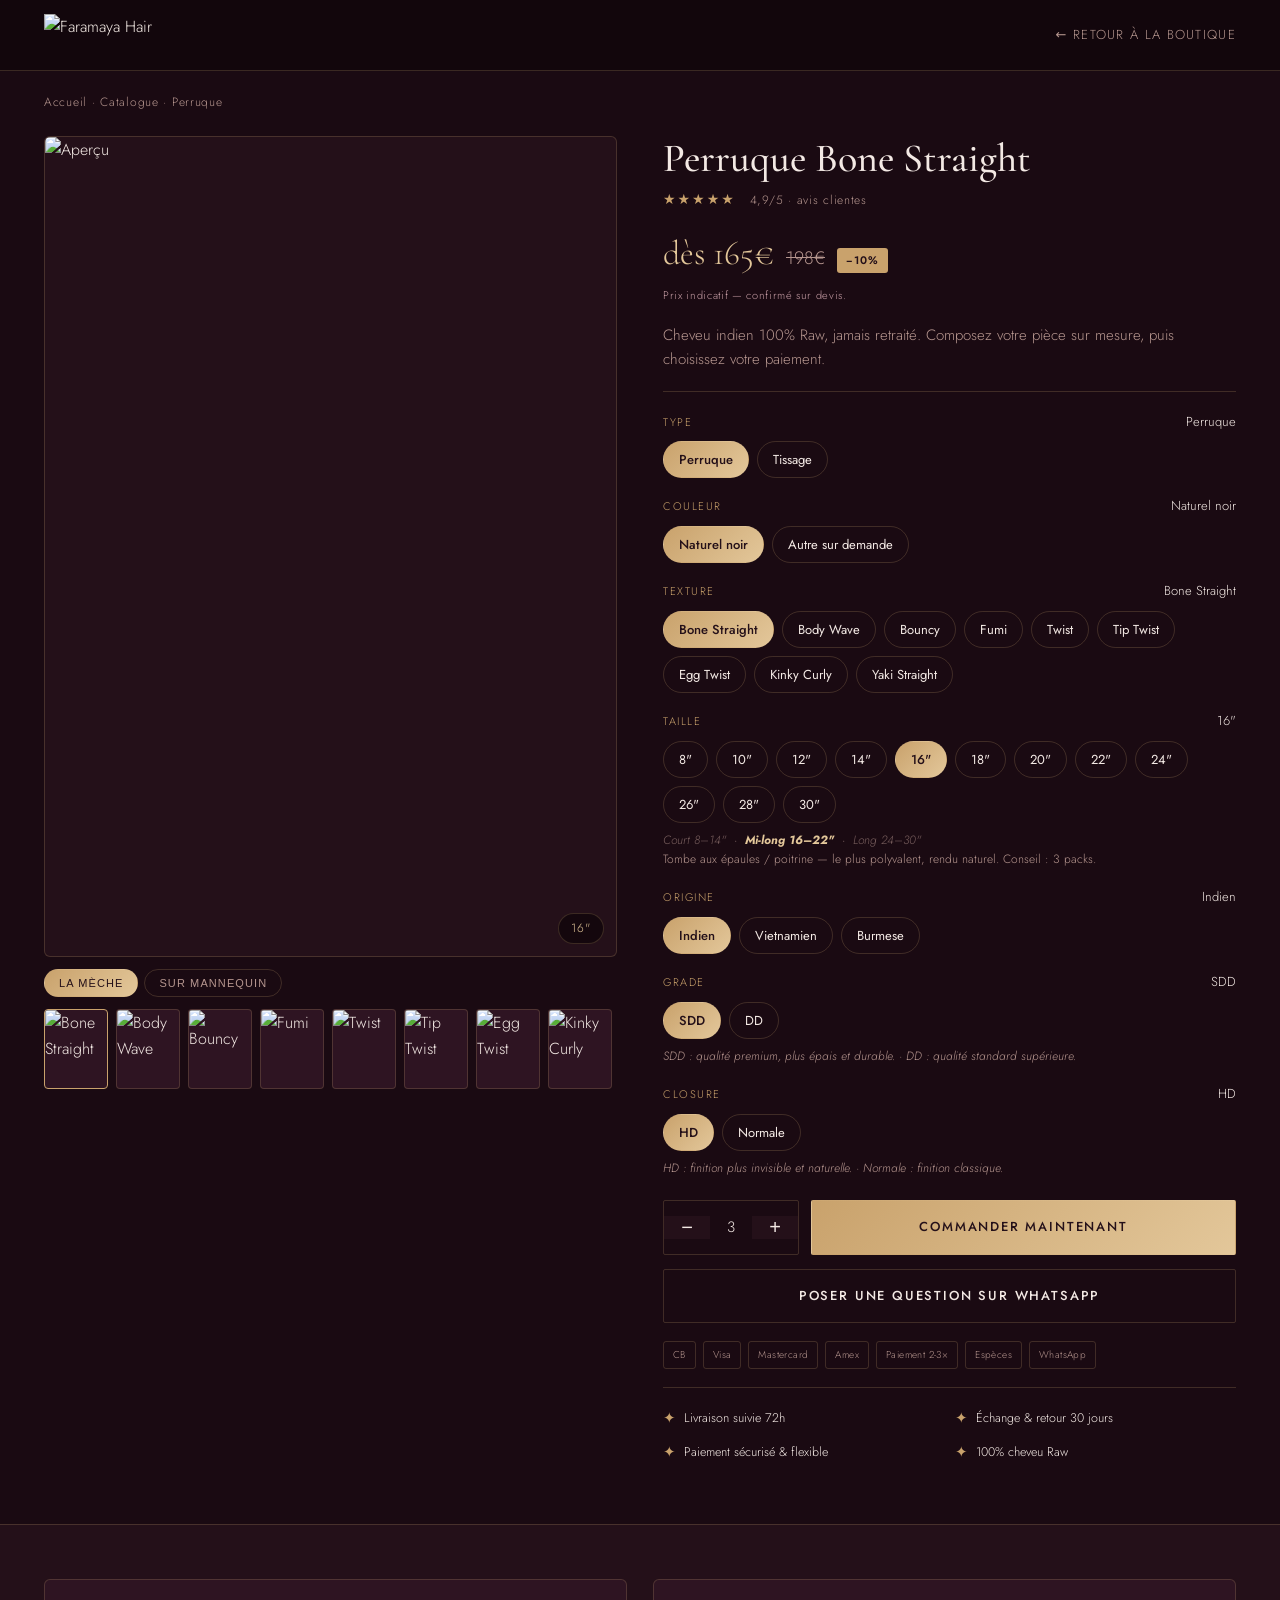
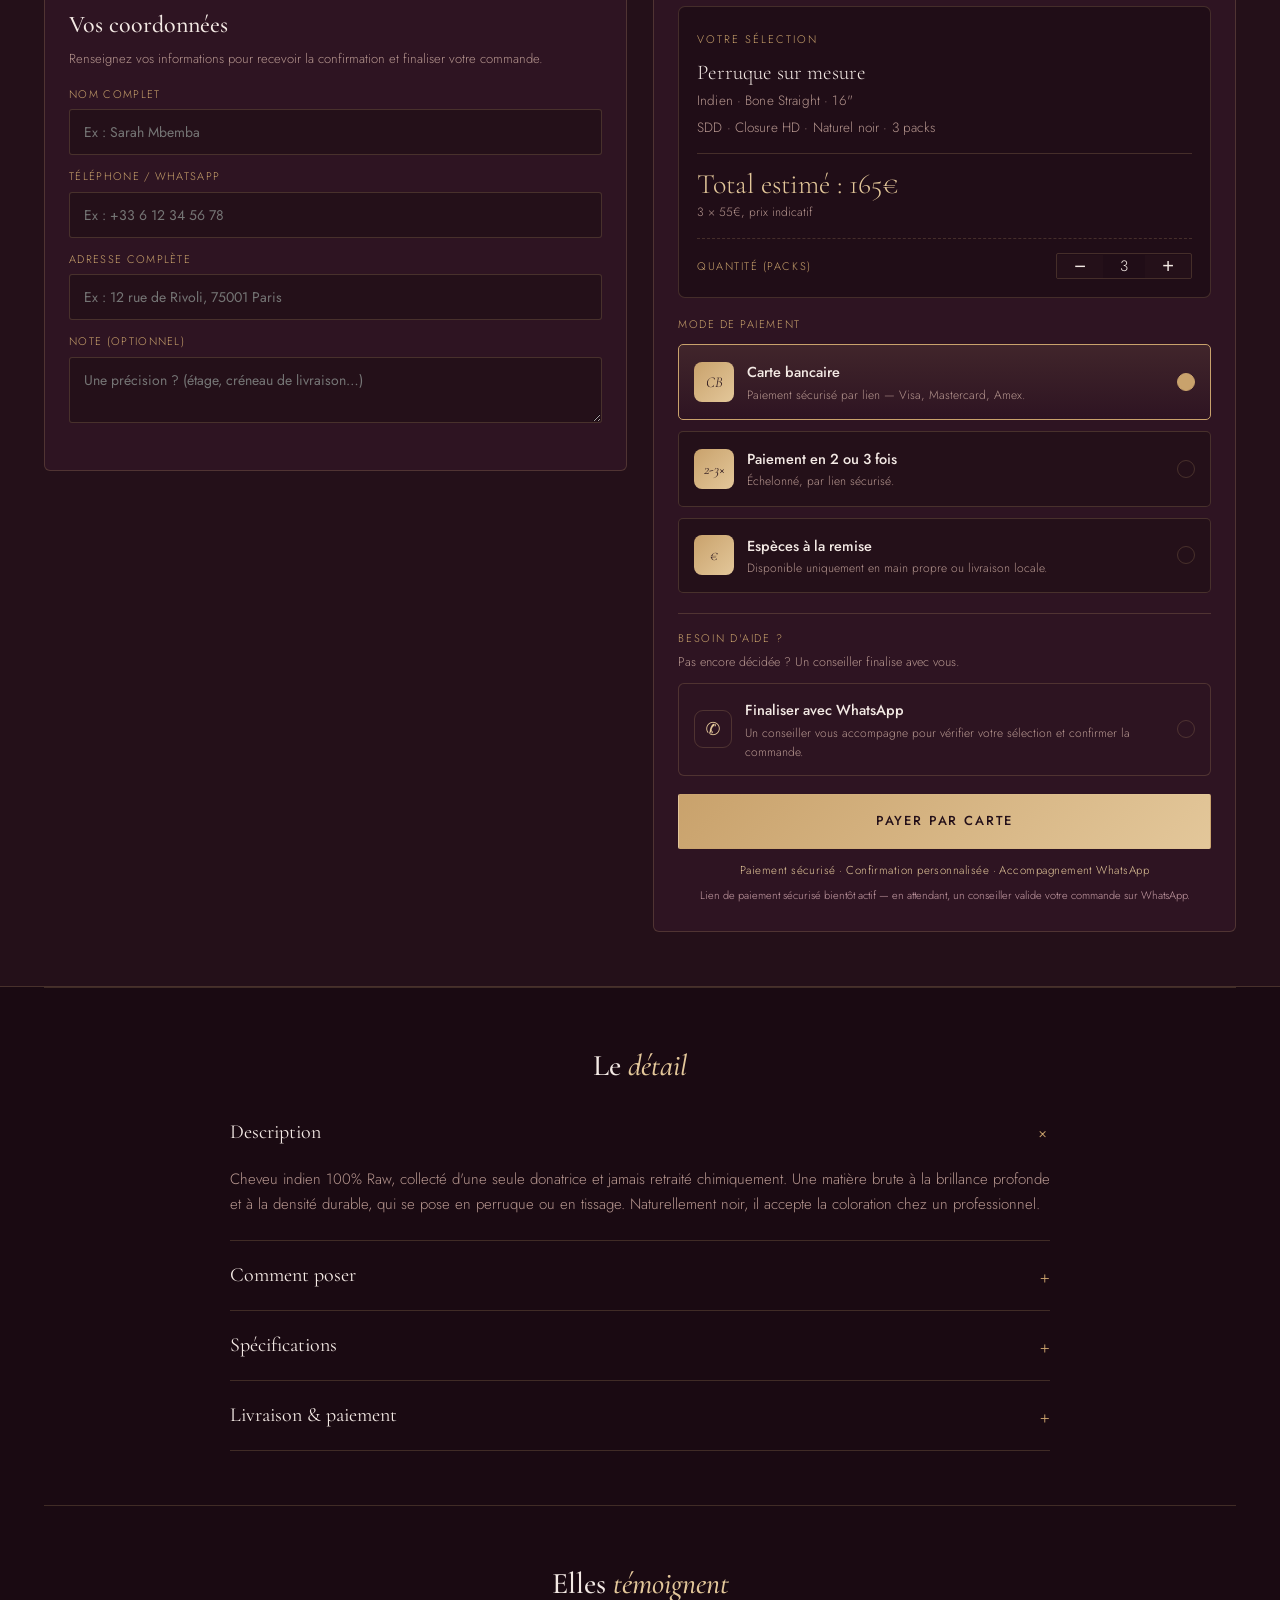
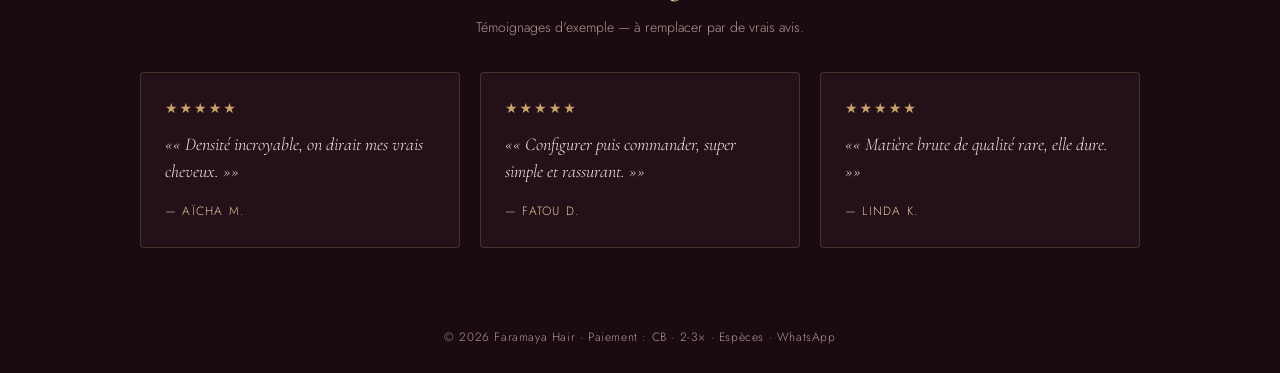
==== commit 1c28d60d: "Add files via upload" ====
--- a/commande.html
+++ b/commande.html
@@ -96,7 +96,7 @@
 .rev q{display:block;font-family:var(--serif);font-style:italic;font-size:18px;color:var(--cream);margin:12px 0 12px;line-height:1.5}
 .rev .by{font-size:12px;letter-spacing:.1em;text-transform:uppercase;color:var(--gold-2)}
 /* payment block */
-.payblock{background:var(--plum-2);border-top:1px solid var(--line);border-bottom:1px solid var(--line)}
+.payblock{background:var(--plum-2);border-top:1px solid var(--line);border-bottom:1px solid var(--line);scroll-margin-top:84px}
 .pb-grid{display:grid;grid-template-columns:1fr 1fr;gap:26px;padding:54px 0;align-items:start}
 .card{background:var(--plum-3);border:1px solid var(--line);border-radius:6px;padding:26px 24px}
 .card h3{font-family:var(--serif);font-size:24px;font-weight:500;margin-bottom:4px}
@@ -120,7 +120,50 @@
 .reassure{font-size:12px;color:var(--gold-2);text-align:center;margin-top:12px;letter-spacing:.03em}
 .note{font-size:11px;color:var(--rose);margin-top:8px;text-align:center}
 footer{padding:26px 0;text-align:center;font-size:12px;color:var(--muted);letter-spacing:.05em}
-@media(max-width:900px){.buy{grid-template-columns:1fr;gap:30px}.gallery{position:static}.reviews{grid-template-columns:1fr}.pb-grid{grid-template-columns:1fr}}
+/* enriched form + address autocomplete */
+.field{position:relative}
+.field .hintline{font-size:11px;color:var(--muted);margin-top:5px;letter-spacing:.01em}
+.field .err{display:none;font-size:11.5px;color:var(--rose);margin-top:5px;letter-spacing:.01em}
+.field.invalid .err{display:block}
+.field.invalid input,.field.invalid textarea{border-color:rgba(202,160,168,.6)}
+.field input:focus,.field textarea:focus{outline:none;border-color:var(--gold)}
+.ac-menu{position:absolute;left:0;right:0;top:calc(100% + 5px);z-index:35;background:var(--plum-2);border:1px solid var(--gold);border-radius:7px;overflow:hidden;box-shadow:0 20px 46px rgba(0,0,0,.55)}
+.ac-item{padding:11px 14px;cursor:pointer;border-bottom:1px solid var(--line);transition:.15s}
+.ac-item:last-child{border-bottom:none}
+.ac-item:hover,.ac-item.active{background:linear-gradient(180deg,rgba(201,162,108,.16),rgba(46,20,34,.45))}
+.ac-item .l1{font-size:14px;color:var(--cream)}
+.ac-item .l2{font-size:12px;color:var(--muted);margin-top:1px}
+/* premium summary */
+.summary{padding:18px;border:1px solid var(--line);border-radius:7px;background:rgba(18,7,12,.5);margin-bottom:18px}
+.summary .lbl{font-size:11px;letter-spacing:.18em;text-transform:uppercase;color:var(--gold)}
+.sum-name{font-family:var(--serif);font-size:21px;color:var(--cream);margin-top:9px;line-height:1.2}
+.sum-l{font-size:13.5px;color:var(--muted);margin-top:5px;letter-spacing:.01em}
+.sum-div{height:1px;background:var(--line);margin:15px 0}
+.sum-total{font-family:var(--serif);font-size:28px;color:var(--gold-2);line-height:1.1}
+.sum-calc{font-size:12px;color:var(--muted);margin-top:3px}
+.sum-qty{display:flex;align-items:center;justify-content:space-between;margin-top:16px;padding-top:14px;border-top:1px dashed var(--line)}
+.sum-qty .ql{font-size:11px;letter-spacing:.14em;text-transform:uppercase;color:var(--gold)}
+/* help / whatsapp section */
+.help-block{margin-top:20px;border-top:1px solid var(--line);padding-top:16px}
+.help-block .ht{font-size:11px;letter-spacing:.16em;text-transform:uppercase;color:var(--gold);margin-bottom:4px}
+.help-block .hs{font-size:12.5px;color:var(--muted);margin-bottom:11px}
+.wa-opt{display:flex;gap:13px;align-items:center;border:1px solid var(--line);border-radius:6px;padding:13px 15px;cursor:pointer;transition:.2s;background:rgba(46,20,34,.4)}
+.wa-opt:hover{border-color:var(--gold-2)}
+.wa-opt.on{border-color:var(--gold);background:linear-gradient(180deg,rgba(201,162,108,.12),rgba(46,20,34,.5))}
+.wa-opt .ic{width:38px;height:38px;border-radius:9px;flex-shrink:0;display:flex;align-items:center;justify-content:center;font-size:18px;color:var(--gold-2);border:1px solid var(--line)}
+.wa-opt b{font-size:14.5px;font-weight:500;color:var(--cream)}
+.wa-opt p{font-size:12px;color:var(--muted);margin-top:1px}
+.wa-opt .tick{margin-left:auto;width:18px;height:18px;border-radius:50%;border:1px solid var(--line);flex-shrink:0}
+.wa-opt.on .tick{background:var(--gold);border-color:var(--gold)}
+.reassure2{font-size:11.5px;color:var(--gold-2);text-align:center;margin-top:13px;letter-spacing:.04em;line-height:1.5}
+/* sticky mobile checkout CTA */
+.sticky-cta{display:none}
+@media(max-width:900px){.buy{grid-template-columns:1fr;gap:30px}.gallery,.info{min-width:0}.gallery{position:static}.thumbs{min-width:0}.reviews{grid-template-columns:1fr}.pb-grid{grid-template-columns:1fr}.pb-grid>*{min-width:0}
+  body{padding-bottom:86px}
+  .sticky-cta{display:flex;position:fixed;left:0;right:0;bottom:0;z-index:60;align-items:center;gap:12px;padding:14px 16px;padding-bottom:calc(14px + env(safe-area-inset-bottom));background:rgba(32,5,15,.96);backdrop-filter:blur(12px);border-top:1px solid rgba(218,181,117,.28)}
+  .sticky-cta .sc-total{font-size:12.5px;color:var(--gold-2);letter-spacing:.03em;white-space:nowrap;font-weight:500}
+  .sticky-cta .btn{flex:1;margin:0;padding:14px 14px;justify-content:center}}
+@media(max-width:560px){.wrap{padding:0 16px}.section{padding:40px 0}.pb-grid{padding:40px 0}.qty-cta{flex-wrap:wrap}.qty-cta .btn{flex:1 0 100%}.trust{grid-template-columns:1fr}.nav .back{font-size:11px}.price .now{font-size:30px}}
 </style>
 </head>
 <body>
@@ -175,23 +218,39 @@
     <div class="pb-grid">
       <div class="card">
         <h3>Vos coordonnées</h3>
-        <p class="hint">Pour confirmer et suivre votre commande.</p>
-        <div class="field"><label>Nom complet</label><input id="cName" type="text" placeholder="Votre nom"></div>
-        <div class="field"><label>Téléphone / WhatsApp</label><input id="cPhone" type="tel" placeholder="+33 6 ..."></div>
-        <div class="field"><label>Ville &amp; pays</label><input id="cCity" type="text" placeholder="Ville, Pays"></div>
-        <div class="field"><label>Note (optionnel)</label><textarea id="cNote" rows="2" placeholder="Une précision ?"></textarea></div>
+        <p class="hint">Renseignez vos informations pour recevoir la confirmation et finaliser votre commande.</p>
+        <div class="field" id="fName"><label>Nom complet</label><input id="cName" type="text" autocomplete="name" placeholder="Ex : Sarah Mbemba"><span class="err">Veuillez renseigner votre nom complet.</span></div>
+        <div class="field" id="fPhone"><label>Téléphone / WhatsApp</label><input id="cPhone" type="tel" autocomplete="tel" placeholder="Ex : +33 6 12 34 56 78"><span class="err">Veuillez indiquer un numéro WhatsApp valide.</span></div>
+        <div class="field" id="fAddr"><label>Adresse complète</label><input id="cAddr" type="text" autocomplete="off" placeholder="Ex : 12 rue de Rivoli, 75001 Paris"><div class="ac-menu" id="acMenu" style="display:none"></div><span class="err">Veuillez ajouter une adresse complète.</span></div>
+        <div class="field"><label>Note (optionnel)</label><textarea id="cNote" rows="2" placeholder="Une précision ? (étage, créneau de livraison…)"></textarea></div>
       </div>
       <div class="card">
-        <div class="summary"><span class="lbl">Votre sélection</span><p class="txt" id="summaryText"></p><div class="tot" id="totalLine"></div></div>
+        <div class="summary">
+          <span class="lbl">Votre sélection</span>
+          <div class="sum-name" id="sumName">Perruque sur mesure</div>
+          <div class="sum-l" id="sumL1">Indien · Bone Straight · 16"</div>
+          <div class="sum-l" id="sumL2">SDD · Closure HD · Naturel noir · 3 packs</div>
+          <div class="sum-div"></div>
+          <div class="sum-total" id="sumTotal">Total estimé : 165€</div>
+          <div class="sum-calc" id="sumCalc">3 × 55€, prix indicatif</div>
+          <div class="sum-qty">
+            <span class="ql">Quantité (packs)</span>
+            <div class="stepper"><button type="button" id="sqMinus">−</button><span id="sqVal">3</span><button type="button" id="sqPlus">+</button></div>
+          </div>
+        </div>
         <div class="hint" style="margin-bottom:10px;color:var(--gold);letter-spacing:.14em;text-transform:uppercase;font-size:11px">Mode de paiement</div>
         <div class="pays" id="pays">
-          <div class="pay on" data-pay="cb"><div class="ic">CB</div><div><b>Carte bancaire</b><p>Paiement sécurisé par lien (Visa, Mastercard, Amex).</p></div><div class="tick"></div></div>
+          <div class="pay on" data-pay="cb"><div class="ic">CB</div><div><b>Carte bancaire</b><p>Paiement sécurisé par lien — Visa, Mastercard, Amex.</p></div><div class="tick"></div></div>
           <div class="pay" data-pay="3x"><div class="ic">2-3×</div><div><b>Paiement en 2 ou 3 fois</b><p>Échelonné, par lien sécurisé.</p></div><div class="tick"></div></div>
-          <div class="pay" data-pay="cash"><div class="ic">€</div><div><b>Espèces</b><p>En main propre ou à la livraison.</p></div><div class="tick"></div></div>
-          <div class="pay" data-pay="wa"><div class="ic">WA</div><div><b>WhatsApp</b><p>Conseil &amp; paiement avec notre équipe.</p></div><div class="tick"></div></div>
+          <div class="pay" data-pay="cash"><div class="ic">€</div><div><b>Espèces à la remise</b><p>Disponible uniquement en main propre ou livraison locale.</p></div><div class="tick"></div></div>
         </div>
-        <a id="confirmBtn" class="btn btn-gold" style="width:100%;margin-top:18px" href="#">Confirmer ma commande</a>
-        <p class="reassure">Réponse personnalisée sous 24h · Sans engagement</p>
+        <div class="help-block">
+          <div class="ht">Besoin d'aide ?</div>
+          <div class="hs">Pas encore décidée ? Un conseiller finalise avec vous.</div>
+          <div class="wa-opt" id="waOpt" data-pay="wa"><div class="ic">✆</div><div><b>Finaliser avec WhatsApp</b><p>Un conseiller vous accompagne pour vérifier votre sélection et confirmer la commande.</p></div><div class="tick"></div></div>
+        </div>
+        <a id="confirmBtn" class="btn btn-gold" style="width:100%;margin-top:18px" href="#">Payer par carte</a>
+        <p class="reassure2">Paiement sécurisé · Confirmation personnalisée · Accompagnement WhatsApp</p>
         <p class="note" id="payNote"></p>
       </div>
     </div>
@@ -228,6 +287,12 @@
 </div>
 
 <footer>© 2026 Faramaya Hair · Paiement : CB · 2-3× · Espèces · WhatsApp</footer>
+
+<!-- STICKY MOBILE CTA -->
+<div class="sticky-cta" id="stickyCta">
+  <span class="sc-total" id="scTotal">Total : 165€</span>
+  <a class="btn btn-gold" id="scBtn" href="#">Payer par carte</a>
+</div>
 
 <script>
 (function(){
@@ -300,9 +365,18 @@
   }
 
   document.querySelectorAll('.gt-btn').forEach(function(b){b.addEventListener('click',function(){gMode=b.dataset.mode;document.querySelectorAll('.gt-btn').forEach(function(x){x.classList.remove('on');});b.classList.add('on');update();});});
-  document.getElementById('qMinus').addEventListener('click',function(){if(state.quantite>1){state.quantite--;update();}});
-  document.getElementById('qPlus').addEventListener('click',function(){if(state.quantite<5){state.quantite++;update();}});
-  document.querySelectorAll('.pay').forEach(function(el){el.addEventListener('click',function(){document.querySelectorAll('.pay').forEach(function(x){x.classList.remove('on');});el.classList.add('on');pay=el.dataset.pay;update();});});
+  function setQty(q){ state.quantite=Math.max(1,Math.min(5,q)); update(); }
+  document.getElementById('qMinus').addEventListener('click',function(){setQty(state.quantite-1);});
+  document.getElementById('qPlus').addEventListener('click',function(){setQty(state.quantite+1);});
+  document.getElementById('sqMinus').addEventListener('click',function(){setQty(state.quantite-1);});
+  document.getElementById('sqPlus').addEventListener('click',function(){setQty(state.quantite+1);});
+  function selectPay(mode){ pay=mode;
+    document.querySelectorAll('.pay').forEach(function(x){x.classList.toggle('on',x.dataset.pay===mode);});
+    document.getElementById('waOpt').classList.toggle('on',mode==='wa');
+    update();
+  }
+  document.querySelectorAll('.pay').forEach(function(el){el.addEventListener('click',function(){selectPay(el.dataset.pay);});});
+  document.getElementById('waOpt').addEventListener('click',function(){selectPay('wa');});
 
   function textureKey(){var o=textures.find(function(t){return t.v===state.texture;});return o?o.k:'boneStraight';}
   function sizeIndex(){var vals=fields.find(function(f){return f.key==='taille';}).options.map(function(o){return o.v;});var i=vals.indexOf(state.taille);return i<0?4:i;}
@@ -315,14 +389,100 @@
     var desc={court:'Carré court qui encadre le visage — chic et moderne, idéal pour débuter.',moyen:'Tombe aux épaules / poitrine — le plus polyvalent, rendu naturel. Conseil : 3 packs.',long:'Bien en dessous de la poitrine — effet glamour et volumineux. Conseil : 4 à 5 packs.'}[t];
     return line+'<br><span style="font-style:normal">'+desc+'</span>';
   }
-  function payLabel(){return {cb:'Carte bancaire','3x':'Paiement en 2 ou 3 fois',cash:'Espèces',wa:'WhatsApp'}[pay];}
-  function summaryStr(){return [state.type,state.origine,state.grade,state.closure,state.texture,state.taille,state.couleur,state.quantite+' pack'+(state.quantite>1?'s':'')].join(' · ');}
+  function payLabel(){return {cb:'Carte bancaire','3x':'Paiement en 2 ou 3 fois',cash:'Espèces à la remise',wa:'Accompagnement WhatsApp'}[pay];}
+
+  // ---- coordonnées : adresse structurée (livraison France) ----
+  var addrParts={street:'',postalCode:'',city:'',country:'France'};
+  function val(id){var e=document.getElementById(id);return e?(e.value||'').trim():'';}
+  function escapeHtml(s){return (s||'').replace(/[&<>"]/g,function(c){return {'&':'&amp;','<':'&lt;','>':'&gt;','"':'&quot;'}[c];});}
+  function fullAddress(){
+    if(addrParts.city){return [addrParts.street,(addrParts.postalCode+' '+addrParts.city).trim(),addrParts.country].filter(Boolean).join(', ');}
+    return val('cAddr');
+  }
+
+  // ---- autocomplétion adresse via API officielle française ----
+  var addrInput=document.getElementById('cAddr'), acMenu=document.getElementById('acMenu'), acTimer;
+  addrInput.addEventListener('input',function(){
+    // saisie manuelle : on repart d'une adresse libre tant qu'aucune suggestion n'est choisie
+    addrParts={street:'',postalCode:'',city:'',country:'France'};
+    var q=addrInput.value.trim(); clearTimeout(acTimer);
+    if(q.length<3){hideAc();return;}
+    acTimer=setTimeout(function(){fetchAc(q);},350);
+    update();
+  });
+  function fetchAc(q){
+    fetch('https://api-adresse.data.gouv.fr/search/?q='+encodeURIComponent(q)+'&limit=5&autocomplete=1')
+      .then(function(r){return r.json();})
+      .then(function(d){var feats=(d&&d.features)?d.features:[]; if(!feats.length){hideAc();return;} renderAc(feats);})
+      .catch(function(){hideAc();}); // API indisponible : saisie manuelle reste possible
+  }
+  function renderAc(feats){
+    acMenu.innerHTML='';
+    feats.forEach(function(f){
+      var p=f.properties, l2=[p.postcode,p.city].filter(Boolean).join(' ');
+      var div=document.createElement('div'); div.className='ac-item';
+      div.innerHTML='<div class="l1">'+escapeHtml(p.name||p.label)+'</div><div class="l2">'+escapeHtml(l2)+'</div>';
+      div.addEventListener('click',function(){selectAddr(f);});
+      acMenu.appendChild(div);
+    });
+    acMenu.style.display='block';
+  }
+  function hideAc(){acMenu.style.display='none';acMenu.innerHTML='';}
+  function selectAddr(f){
+    var p=f.properties;
+    addrParts={street:p.name||'',postalCode:p.postcode||'',city:p.city||'',country:'France'};
+    addrInput.value=p.label||addrInput.value;
+    hideAc(); setErr('fAddr',false); update();
+  }
+  document.addEventListener('click',function(e){ if(!document.getElementById('fAddr').contains(e.target)) hideAc(); });
+  addrInput.addEventListener('keydown',function(e){ if(e.key==='Escape') hideAc(); });
+
+  // ---- validation douce ----
+  function validPhone(v){return /^\+?\d{8,15}$/.test(v.replace(/[\s.\-()]/g,''));}
+  function setErr(fid,on){var el=document.getElementById(fid); if(el) el.classList.toggle('invalid',on);}
+  function validate(){
+    var ok=true, first=null;
+    if(val('cName').length<2){setErr('fName',true);ok=false;first=first||'fName';} else setErr('fName',false);
+    if(!validPhone(val('cPhone'))){setErr('fPhone',true);ok=false;first=first||'fPhone';} else setErr('fPhone',false);
+    if(fullAddress().length<5){setErr('fAddr',true);ok=false;first=first||'fAddr';} else setErr('fAddr',false);
+    if(!ok&&first){var el=document.getElementById(first); el.scrollIntoView({behavior:'smooth',block:'center'}); var inp=el.querySelector('input'); if(inp) setTimeout(function(){inp.focus();},300);}
+    return ok;
+  }
+  ['cName','cPhone','cAddr'].forEach(function(id){var map={cName:'fName',cPhone:'fPhone',cAddr:'fAddr'};var e=document.getElementById(id);e.addEventListener('input',function(){setErr(map[id],false);});});
+  document.getElementById('cPhone').addEventListener('blur',function(){var v=val('cPhone'); if(v&&!validPhone(v)) setErr('fPhone',true);});
+
+  // ---- message WhatsApp complet ----
   function waMessage(){
-    var n=(document.getElementById('cName').value||'').trim(),ph=(document.getElementById('cPhone').value||'').trim(),ci=(document.getElementById('cCity').value||'').trim(),no=(document.getElementById('cNote').value||'').trim();
-    var m='Bonjour Faramaya Hair,\n\nJe souhaite commander :\n\nType : '+state.type+'\nOrigine : '+state.origine+'\nGrade : '+state.grade+'\nClosure : '+state.closure+'\nTexture : '+state.texture+'\nTaille : '+state.taille+'\nCouleur : '+state.couleur+'\nQuantité : '+state.quantite+' pack(s)\n\nPaiement souhaité : '+payLabel();
-    if(n)m+='\n\nNom : '+n; if(ph)m+='\nTéléphone : '+ph; if(ci)m+='\nVille : '+ci; if(no)m+='\nNote : '+no;
+    var n=val('cName'),ph=val('cPhone'),no=val('cNote'),ad=fullAddress();
+    var m='Bonjour Faramaya Hair,\n\nJe souhaite finaliser ma commande.\n\nSélection :\n'+state.type+' sur mesure'
+      +'\nOrigine : '+state.origine+'\nGrade : '+state.grade+'\nClosure : '+state.closure
+      +'\nTexture : '+state.texture+'\nTaille : '+state.taille+'\nCouleur : '+state.couleur
+      +'\nQuantité : '+state.quantite+' pack'+(state.quantite>1?'s':'')
+      +'\n\nTotal estimé : '+(unitPrice*state.quantite)+'€'
+      +'\n\nCoordonnées :\nNom : '+(n||'—')+'\nTéléphone : '+(ph||'—')+'\nAdresse : '+(ad||'—')
+      +'\n\nMode choisi : '+payLabel();
+    if(no)m+='\n\nNote :\n'+no;
     m+='\n\nMerci.'; return m;
   }
+  function computeTarget(){
+    var wa='https://wa.me/'+whatsappNumber+'?text='+encodeURIComponent(waMessage());
+    if(pay==='cb'&&paymentLinkCB!=='#') return paymentLinkCB;
+    if(pay==='3x'&&paymentLink3x!=='#') return paymentLink3x;
+    return wa;
+  }
+  function renderSummary(){
+    var total=unitPrice*state.quantite;
+    document.getElementById('sumName').textContent=state.type+' sur mesure';
+    document.getElementById('sumL1').textContent=[state.origine,state.texture,state.taille].join(' · ');
+    document.getElementById('sumL2').textContent=[state.grade,'Closure '+state.closure,state.couleur,state.quantite+' pack'+(state.quantite>1?'s':'')].join(' · ');
+    document.getElementById('sumTotal').textContent='Total estimé : '+total+'€';
+    document.getElementById('sumCalc').textContent=state.quantite+' × '+unitPrice+'€, prix indicatif';
+    document.getElementById('sqVal').textContent=state.quantite;
+  }
+
+  var ctaLong={cb:'Payer par carte','3x':'Demander un paiement en plusieurs fois',cash:'Confirmer ma commande',wa:'Continuer sur WhatsApp'};
+  var ctaShort={cb:'Payer par carte','3x':'Payer en plusieurs fois',cash:'Confirmer',wa:'Continuer'};
+
   function update(){
     // gallery image + length
     var img=document.getElementById('gImg'); var src, hpct;
@@ -333,27 +493,30 @@
     document.getElementById('gSize').textContent=state.taille;
     var th=document.getElementById('tailleHelp'); if(th) th.innerHTML=lengthGuide();
     document.querySelectorAll('.thumb').forEach(function(t){t.classList.toggle('on',t.dataset.v===state.texture);});
-    // selected labels
     fields.forEach(function(f){var el=document.getElementById('sel-'+f.key); if(el) el.textContent=state[f.key];});
-    // title + price
     document.getElementById('title').textContent=state.type+' '+state.texture;
     document.getElementById('crumbType').textContent=state.type;
     document.getElementById('qVal').textContent=state.quantite;
     var total=unitPrice*state.quantite;
     document.getElementById('priceNow').textContent='dès '+total+'€';
     document.getElementById('priceOld').textContent=Math.round(total*1.2)+'€';
-    // summary + total
-    document.getElementById('summaryText').textContent=summaryStr();
-    document.getElementById('totalLine').textContent='Total indicatif : '+total+'€ ('+state.quantite+' × '+unitPrice+'€, prix exemple)';
-    // confirm action
-    var btn=document.getElementById('confirmBtn'),note=document.getElementById('payNote');
-    var wa='https://wa.me/'+whatsappNumber+'?text='+encodeURIComponent(waMessage());
-    document.getElementById('waQuick').href='https://wa.me/'+whatsappNumber+'?text='+encodeURIComponent('Bonjour Faramaya Hair, j\'ai une question sur '+state.type+' '+state.texture+'.');
-    if(pay==='wa'){btn.textContent='Confirmer sur WhatsApp';btn.href=wa;btn.target='_blank';note.textContent='';}
-    else if(pay==='cash'){btn.textContent='Confirmer (espèces)';btn.href=wa;btn.target='_blank';note.textContent='Nous convenons du retrait ou de la livraison avec vous.';}
-    else if(pay==='cb'){btn.textContent='Payer par carte';btn.href=(paymentLinkCB==='#'?wa:paymentLinkCB);btn.target='_blank';note.textContent=(paymentLinkCB==='#'?'Lien de paiement CB à connecter — en attendant, validez sur WhatsApp.':'');}
-    else{btn.textContent='Payer en 2-3 fois';btn.href=(paymentLink3x==='#'?wa:paymentLink3x);btn.target='_blank';note.textContent=(paymentLink3x==='#'?'Lien de paiement échelonné à connecter — en attendant, validez sur WhatsApp.':'');}
-  }
+    // premium summary (+ quantité)
+    renderSummary();
+    // CTA dynamique (desktop + sticky mobile)
+    var target=computeTarget();
+    var btn=document.getElementById('confirmBtn'); btn.textContent=ctaLong[pay]; btn.href=target; btn.target='_blank'; btn.rel='noopener';
+    var sc=document.getElementById('scBtn'); sc.textContent=ctaShort[pay]; sc.href=target; sc.target='_blank'; sc.rel='noopener';
+    document.getElementById('scTotal').textContent='Total : '+total+'€';
+    var note=document.getElementById('payNote');
+    note.textContent=((pay==='cb'&&paymentLinkCB==='#')||(pay==='3x'&&paymentLink3x==='#'))?'Lien de paiement sécurisé bientôt actif — en attendant, un conseiller valide votre commande sur WhatsApp.':'';
+    var wq=document.getElementById('waQuick'); if(wq) wq.href='https://wa.me/'+whatsappNumber+'?text='+encodeURIComponent('Bonjour Faramaya Hair, j\'ai une question sur '+state.type+' '+state.texture+'.');
+  }
+
+  // validation avant action (CTA desktop + sticky)
+  function onConfirm(e){ if(!validate()){ e.preventDefault(); return false; } }
+  document.getElementById('confirmBtn').addEventListener('click',onConfirm);
+  document.getElementById('scBtn').addEventListener('click',onConfirm);
+
   // accordion
   document.querySelectorAll('.acc-q').forEach(function(b){b.addEventListener('click',function(){var it=b.parentElement;document.querySelectorAll('.acc-item').forEach(function(x){if(x!==it)x.classList.remove('open');});it.classList.toggle('open');});});
   update();
